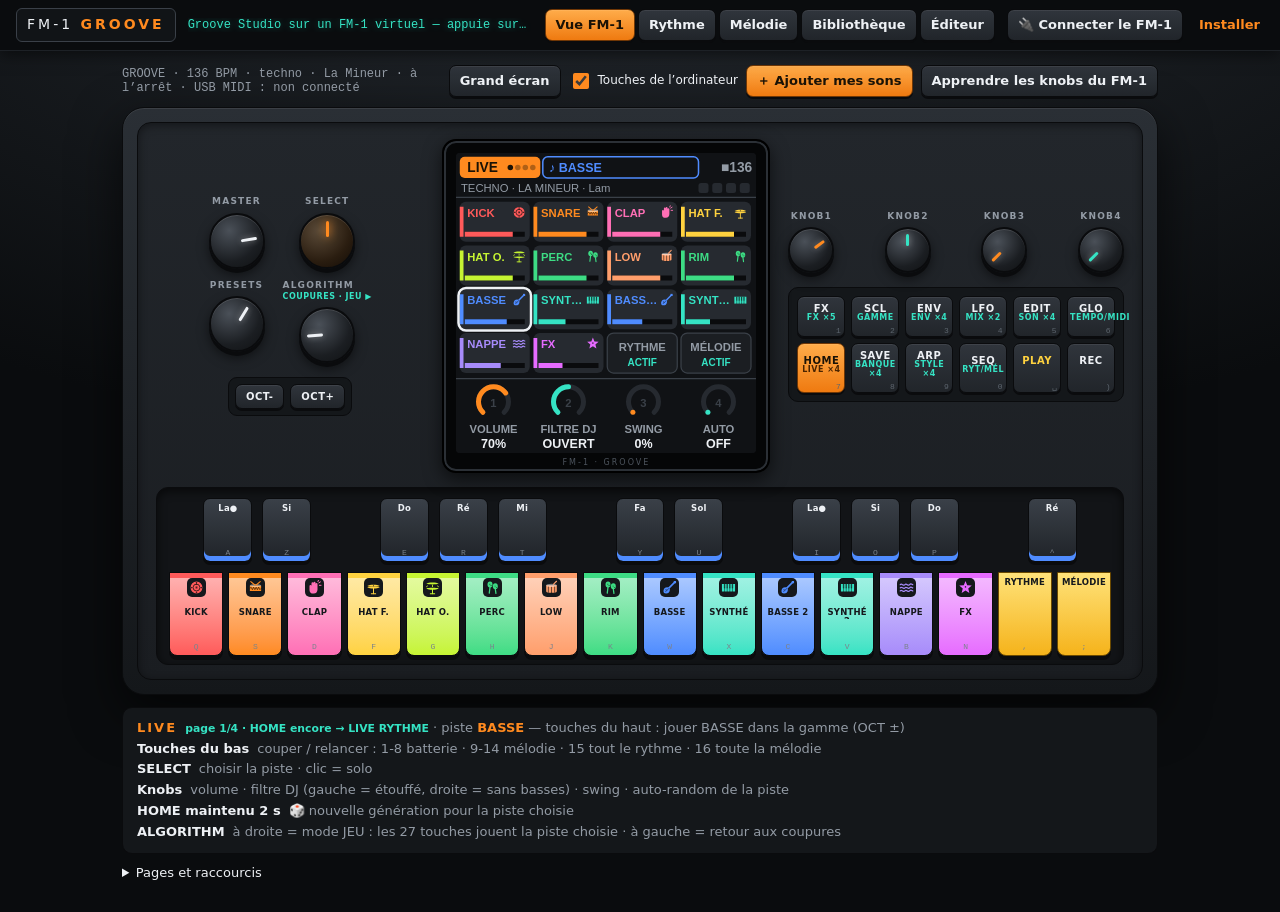
==== web/studio/index.html @ 1f4ecdd2 "Groove : 8 batteries + 6 pistes mélodiques, FX LIVE, mode JEU, compilation GitHub" ====
<!DOCTYPE html>
<html lang="fr">
<head>
<meta charset="utf-8">
<meta name="viewport" content="width=device-width,initial-scale=1">
<title>FM‑1 Groove Studio</title>
<link rel="stylesheet" href="styles.css">
<link rel="stylesheet" href="fm1.css">
<link rel="manifest" href="manifest.webmanifest">
<meta name="theme-color" content="#101215">
<link rel="icon" href="icon-192.png">
</head>
<body data-view="fm1">
<div id="topbar">
  <a class="logo" href="#fm1">FM‑1 <b>GROOVE</b></a>
  <span id="tbmsg">Groove Studio sur un FM‑1 virtuel — appuie sur PLAY (ou Espace) pour le son</span>
  <nav class="views"><button data-view="fm1">Vue FM‑1</button><button data-view="ed" data-sec="rythme">Rythme</button><button data-view="ed" data-sec="melodie">Mélodie</button><button data-view="ed" data-sec="sons">Bibliothèque</button><button data-view="ed" data-sec="all">Éditeur</button></nav>
  <button class="mconn">🔌 Connecter le FM‑1</button>
  <a class="tl" href="install.html">Installer</a>
</div>
<div id="vFM1">
  <div class="mwrap">
    <div class="mtop"><span id="mstat"></span><span class="mopts"><button id="bigS">Grand écran</button><label class="ck"><input type="checkbox" id="kbH" checked> Touches de l’ordinateur</label><button id="addS" class="hot" onclick="addOwn(false)">＋ Ajouter mes sons</button><button id="learnB" onclick="learnStart()">Apprendre les knobs du FM‑1</button></span></div>
    <div id="dev"></div>
    <div id="mhelp"></div>
    <details class="mkeys"><summary>Pages et raccourcis</summary>
      <p><b>Appuie plusieurs fois sur un bouton</b> pour changer de page : HOME = Live général → Live rythme → Live mélodie · SEQ = Rythme → Mélodie · ARP = Gen rythme → Gen mélodie · FX = Filtre → Espace → Batterie → Perf · ENV = Env → Osc · LFO = Mix → Loop/Roll · EDIT = Son → Réglages · GLO = Tempo → MIDI · SAVE = Rythmes → Mélodies → Nom.</p>
      <p><b>Touches du haut</b> : A Z E R T Y U I O P ^ · <b>Touches du bas</b> (16) : Q S D F G H J K puis W X C V B N , ; · <b>Boutons</b> : 1 FX · 2 SCL · 3 ENV · 4 LFO · 5 EDIT · 6 GLO · 7 HOME · 8 SAVE · 9 ARP · 0 SEQ · ) REC · Espace PLAY · Échap retour au Live</p>
      <p><b>SELECT</b> : flèches ← → · Entrée = clic · <b>PRESETS</b> (piste) : ↑ ↓ · <b>ALGORITHM</b> (pages par défaut, rôle au choix dans GLO) : Page ↑ / Page ↓ · <b>OCT</b> : = et * · <b>Knobs</b> : glisse vers le haut / le bas ou molette · <b>Sons</b> : glisse des fichiers sur le FM‑1.</p>
    </details>
  </div>
</div>
<div id="vED">

<header>
  <button id="play" title="Espace">▶</button>
  <label>BPM<input id="bpm" type="number" min="60" max="220"></label>
  <label>Swing<input id="swing" type="range" min="0" max="0.6" step="0.01"></label>
  <label>Tonique<select id="root"></select></label>
  <label>Gamme<select id="scale"></select></label>
  <label title="Progression d’accords : un accord par mesure, basse, synthé, nappe et FX suivent ensemble dans la gamme"><span>Accords <b id="chd"></b></span><select id="prog"></select></label>

  <button id="midi">🎹 MIDI</button>
  <span id="msg">Prêt. Appuie sur ▶ ou Espace.</span>
  <nav class="secs" id="secs"><button data-s="all">Tout</button><button data-s="live">Live</button><button data-s="rythme">Rythme seul</button><button data-s="melodie">Mélodie seule</button><button data-s="sons">Sons</button><button data-s="midi">FM‑1 USB</button><button data-s="ia">IA</button></nav>
</header>
<main>
<section id="midiS" data-sec="midi">
  <h2>FM‑1 · USB MIDI <small>branche le FM‑1 en USB (Chrome ou Edge) : ses touches et ses knobs pilotent l’app, et chaque piste peut jouer sur les sons du FM‑1</small></h2>
  <div class="bar">
    <button id="mc2" class="hot">🔌 Connecter le FM‑1</button>
    <label>Sortie : sons joués sur<select id="mOut"></select></label>
    <label>Entrée : touches et knobs de<select id="mIn"></select></label>
    <label title="Ce que font les touches du FM-1 branché">Clavier du FM‑1<select id="mKb"><option value="auto">Auto : vue FM‑1 = commandes · éditeur = jouer</option><option value="play">Joue toujours la piste sélectionnée</option><option value="ctl">Pilote toujours la vue FM‑1</option></select></label>
    <label title="Qui mène le tempo">Horloge<select id="mClkM"><option value="int">Interne : l’app mène</option><option value="ext">Externe : l’app suit</option><option value="auto">Auto</option></select></label>
    <label class="ck" title="Envoyer l’horloge de l’app au FM-1 (en interne) : son séquenceur et son arpège suivent le tempo"><input type="checkbox" id="mClk"> Envoyer l’horloge</label>
    <button id="mTest">♪ Tester le son</button><button id="mPanic">Stop notes</button><button id="mLearn">Apprendre les knobs</button>
    <span id="mSt"></span>
  </div>
  <div id="mRoute" class="bar"></div>
</section>
<section data-sec="live">
  <h2>LIVE <small>clic sur un pad = couper / relancer · jauge sous le pad = volume de la piste · S = solo (plusieurs possibles) · touches 1 à 8 = batterie, Maj + 1 à 8 = solo</small></h2>
  <div class="lvw"><div class="lvL">
  <div class="lvh"><b>RYTHME</b><button id="gmr" data-gm="r" title="Coupe toute la batterie d’un coup, sans toucher aux coupures de chaque pad"></button><select id="lstyle" title="Style du rythme tiré au hasard (même réglage que le menu « Style » de la section RYTHME)"></select><button id="lrnd" class="hot" title="Nouveau rythme complet dans le style choisi (remplace toute la batterie, à la mesure suivante pendant la lecture)">🎲</button></div>
  <div id="pads"></div>
  <div class="lvh"><b>MÉLODIE</b><button id="gmt" data-gm="t" title="Coupe toutes les pistes mélodiques d’un coup, sans toucher aux coupures de chaque pad"></button><button id="soOff">✕ Enlever les solos</button></div>
  <div id="padsT"></div>
  </div>
  <aside id="lpan">
    <b class="lpt">FILTRES &amp; EFFETS</b>
    <label title="Filtre passe-bas général : vers la gauche, le son s’étouffe">Coupe-haut<input id="mf" data-am="mf" type="range" min="0" max="1" step="0.01"></label>
    <label title="Filtre passe-haut général : vers la droite, les basses disparaissent">Coupe-bas<input id="hp" data-am="hp" type="range" min="0" max="1" step="0.01"></label>
    <label title="Résonance des deux filtres généraux">Résonance<input id="mq" data-am="mq" type="range" min="0" max="1" step="0.01"></label>
    <label title="Écho général sur tout le morceau, calé sur le tempo">Écho<input id="xd" data-am="xd" type="range" min="0" max="1" step="0.01"></label>
    <label title="Reverb générale sur tout le morceau">Reverb<input id="xr" data-am="xr" type="range" min="0" max="1" step="0.01"></label>
    <label title="Distorsion générale sur tout le morceau">Disto<input id="xs" data-am="xs" type="range" min="0" max="1" step="0.01"></label>
    <div class="amb">
      <button id="amRec" title="Enregistre tes mouvements sur ce panneau et sur Loop / Roll / Reverse : ils rejouent ensuite en boucle">⏺ REC</button>
      <button id="amOn" title="Rejoue ou met en pause les mouvements enregistrés">▶ Rejoue</button>
      <button id="amClr" title="Efface tous les mouvements enregistrés">Effacer</button>
    </div>
    <label title="Longueur de la boucle des mouvements enregistrés">Boucle<select id="amN"><option value="1">1 mesure</option><option value="2">2 mesures</option><option value="4">4 mesures</option><option value="8">8 mesures</option></select></label>
    <button id="fl0" title="Remet les filtres et les effets généraux à zéro">Tout à zéro</button>
    <small id="amP"></small>
  </aside>
  </div>
  <div class="bar" id="lfx">
    <div class="lbl" title="Groupe visé par Loop, Roll et Reverse ci‑contre">Effets sur<span class="seg"><button data-lt="">Tout</button><button data-lt="r">Rythme</button><button data-lt="t">Mélodie</button></span></div>
    <div class="lbl" title="Maintiens : boucle sur N pas · relâche : retour à la normale">Loop · maintenir<span class="seg"><button data-hl="lp" data-v="1">1</button><button data-hl="lp" data-v="2">2</button><button data-hl="lp" data-v="4">4</button><button data-hl="lp" data-v="8">8</button></span></div>
    <div class="lbl" title="Maintiens : chaque note est répétée dans le pas">Roll · maintenir<span class="seg"><button data-hl="rl" data-v="2">×2</button><button data-hl="rl" data-v="3">×3</button><button data-hl="rl" data-v="4">×4</button></span></div>
    <div class="lbl" title="Maintiens : lecture à l’envers · relâche : retour à la normale">Reverse · maintenir<span class="seg"><button data-hl="rv" data-v="1">◀◀</button></span></div>
    <div class="lbl" title="Verrou allumé : un clic garde l’effet, un second clic le coupe">Mode<button id="lat">🔒 Verrou</button></div>

  </div>
</section>
<section data-sec="rythme">
  <h2>RYTHME <small>clic = pas · clic droit = accent · le changement de matrice tombe sur la mesure, la mélodie continue</small></h2>
  <div class="bar">
    <label>Style<select id="style"></select></label>
    <button id="rnd" class="hot">🎲 Rythme random</button>
    <button id="vary">Varier</button>
    <button id="keep">💾 Garder</button>
    <button id="dup">Dupliquer</button>
    <button id="clr">Vider</button>
    <button id="del">Suppr.</button>
    <label>Nom<input id="rname" type="text" maxlength="24"></label>
    <label>Auto‑random<select id="auto"><option value="0">Off</option><option value="4">4 mesures</option><option value="8">8 mesures</option><option value="16">16 mesures</option><option value="32">32 mesures</option><option value="64">64 mesures</option><option value="128">128 mesures</option></select></label>
  </div>
  <div id="bank"></div>
  <div class="scroll"><div id="drums" class="grid"></div></div>
  <div id="dfx" class="bar"></div>
  <div class="bar">
    <button id="imp">＋ WAV (ordinateur)</button>
    <button id="impD">＋ WAV (bureau Deskosia)</button>
    <label>Volume batterie<input type="range" min="0" max="1" step="0.01" data-dp="vol"></label>
    <label>Disto<input type="range" min="0" max="1" step="0.01" data-dp="dist"></label>
    <label>Delay<input type="range" min="0" max="1" step="0.01" data-dp="dly"></label>
    <label>Reverb<input type="range" min="0" max="1" step="0.01" data-dp="rev"></label>
  </div>
</section>
<section data-sec="melodie">
  <h2>MÉLODIE <small>choisis une piste, génère dans la gamme, puis retouche à la main · tire une note vers la droite pour l’allonger, vers la gauche pour la raccourcir (par ¼ de pas) · outil « Déplacer » (ou touche Maj) pour la décaler en contre‑temps</small></h2>
  <div class="lvh"><b>LIVE</b><button data-gm="t" title="Coupe toutes les pistes mélodiques d’un coup, sans toucher aux coupures de chaque pad"></button><button id="soOff2" title="Retire tous les solos (rythme et mélodie)">✕ Enlever les solos</button></div>
  <div id="padsM"></div>
  <div id="tabs"></div>
  <div class="bar" id="snd">
    <label>Son de la piste<select id="tsmp"></select></label>
    <label title="Note à laquelle ton son a été enregistré : sert à le jouer juste dans la gamme">Note du son<select id="tsn"></select></label>
    <label title="Point de départ dans le fichier : utile si ton son est une boucle, pour ne jouer qu’une seule note">Début du son<input id="tss" type="range" min="0" max="0.95" step="0.01"></label>
    <button id="timp">＋ Mon son (ordinateur)</button>
    <button id="timpD">＋ Mon son (bureau Deskosia)</button>
  </div>
  <div class="bar">
    <button id="mrnd" class="hot">🎲 Générer dans la gamme</button>
    <button id="mvary" title="Quelques retouches dans la gamme, comme « Varier » pour le rythme">Varier</button>
    <button id="mall" title="Régénère toutes les pistes non coupées, sur les mêmes accords (remplace leurs motifs)">🎼 Tout générer</button>
    <button id="mclr">Vider</button>
    <label title="Régénère la mélodie de cette piste toutes les N mesures pendant la lecture">Auto‑random<select id="mauto"><option value="0">Off</option><option value="4">4 mesures</option><option value="8">8 mesures</option><option value="16">16 mesures</option><option value="32">32 mesures</option><option value="64">64 mesures</option><option value="128">128 mesures</option></select></label>
    <button id="rec">⏺ REC clavier</button>
    <label>Nom de la mélodie<input id="mname" type="text" maxlength="24" placeholder="facultatif"></label>
    <button id="msave">💾 Enregistrer la mélodie</button>
    <div class="lbl" title="Durée : tirer le bout de la note · Déplacer : glisser la note par ¼ de pas (ou garder Maj enfoncée)">Outil souris<span class="seg" id="tool"><button data-tl="0" class="on">↔ Durée</button><button data-tl="1">✥ Déplacer</button></span></div>
  </div>
  <div id="mbank"></div>
  <div class="scroll"><div id="roll" class="grid"></div></div>
  <div id="fx" class="bar"></div>
  <div id="keys"></div>
</section>
<section id="libS" data-sec="sons">
  <h2>BIBLIOTHÈQUE DE SONS <small>tes samples rangés par dossier · glisse des fichiers ou un dossier entier ici · ils apparaissent dans les menus de chaque ligne et de chaque piste, et dans la page SON (EDIT) du FM‑1</small></h2>
  <div class="libw">
    <nav id="libF"></nav>
    <div>
      <div class="bar"><button id="libAdd" class="hot">＋ Ajouter des samples</button><button id="libDir">＋ Importer un dossier</button><button id="libNew">＋ Nouveau dossier</button><input id="libQ" type="search" placeholder="Rechercher un son"></div>
      <div id="libL"></div>
    </div>
  </div>
</section>
<section data-sec="ia">
  <h2>IA <small>décris un rythme ou une mélodie pour la piste sélectionnée</small></h2>
  <div class="bar"><input id="aiQ" type="text" placeholder="ex. rythme tekno plus cassé avec roulement de snare · basse acid hypnotique qui monte"><button id="aiGo" class="hot">✨ Appliquer</button></div>
</section>
</main>
</div>
<input type="file" id="file" accept="audio/*" multiple hidden>
<input type="file" id="libIn" accept="audio/*" multiple hidden>
<input type="file" id="dirIn" webkitdirectory multiple hidden>
<div id="learn" hidden><div class="lnbox">
  <b>Apprendre les knobs du FM‑1</b> <small id="lnStep"></small>
  <p id="lnTxt"></p><p id="lnGot"></p>
  <div class="lnm"><small>Messages reçus du FM‑1</small><pre id="lnMon">—</pre></div>
  <div class="bar"><button id="lnNext" class="hot">Suivant</button><button id="lnSkip">Passer</button><button id="lnStop">Fermer</button><button id="lnReset">Tout effacer</button></div>
  <small>Branche le FM‑1 en USB et touche chaque commande sur la machine. Avec le firmware d’origine (et Felucca), seules les <b>touches</b> sont envoyées en USB : elles pilotent toute la vue FM‑1 (pas, pads, notes). Les knobs ne transmettent rien : passe-les, ils marcheront avec le firmware Groove.</small>
</div></div>
<script src="data.js"></script>
<script src="audio.js"></script>
<script src="icons.js"></script>
<script src="midi.js"></script>
<script src="lib.js"></script>
<script src="app.js"></script>
<script src="scenes.js"></script>
<script src="fm1.js"></script>
<script>if('serviceWorker' in navigator&&location.protocol==='https:')navigator.serviceWorker.register('sw.js').catch(()=>{});</script>
</body>
</html>
---- web/studio/styles.css ----
:root{--bg:#101215;--p:#1b1e22;--p2:#262a30;--l:#3a4048;--t:#eef1f5;--m:#939ba5;--a:#ff8a1f;--y:#ffd23f;--c:#35e3c4;--d:#0a0b0d}
*{box-sizing:border-box}
body{margin:0;background:radial-gradient(130% 90% at 50% -15%,#262b31,#0a0c0e 72%);color:var(--t);font:13px/1.4 system-ui,"Segoe UI",sans-serif}
header{position:sticky;top:0;z-index:5;display:flex;flex-wrap:wrap;gap:10px 14px;align-items:center;padding:12px 16px;background:linear-gradient(#272c32,#15181c);border-bottom:2px solid var(--d);box-shadow:0 6px 20px rgba(0,0,0,.55)}
.logo{font-weight:300;letter-spacing:3px;font-size:15px;padding:7px 11px;border:1px solid var(--l);border-radius:6px;background:#111417}
.logo b{color:var(--a);font-weight:800}
label{display:flex;flex-direction:column;gap:2px;font-size:10px;text-transform:uppercase;letter-spacing:.8px;color:var(--m)}
input,select{font:inherit;color:var(--t);background:#14171a;border:1px solid var(--d);border-radius:6px;padding:6px 9px;box-shadow:inset 0 2px 6px rgba(0,0,0,.6)}
button{font:inherit;color:var(--t);background:linear-gradient(#30353c,#21252a);border:1px solid var(--d);border-radius:7px;padding:6px 10px;cursor:pointer;font-weight:600;box-shadow:0 2px 0 var(--d),inset 0 1px 0 rgba(255,255,255,.07)}
button:hover{border-color:var(--a)}
button:active{transform:translateY(2px);box-shadow:inset 0 2px 6px rgba(0,0,0,.6)}
input[type=range]{padding:0;width:92px;height:24px;accent-color:var(--a);box-shadow:none;background:none;border:0}
input[type=number]{width:64px}
.hot{background:linear-gradient(#ffac4a,#ef7a10);color:#1a1206;border-color:#703705}
#play{width:50px;height:50px;border-radius:50%;font-size:18px;color:#1a1206;background:radial-gradient(circle at 35% 28%,#ffe9a6,var(--y));border:2px solid var(--d);box-shadow:0 4px 0 var(--d),0 8px 16px rgba(0,0,0,.5)}
#play.on{background:radial-gradient(circle at 35% 28%,#ffc27a,var(--a));color:#fff;box-shadow:0 0 22px rgba(255,138,31,.75),0 4px 0 var(--d)}
#msg{flex:1;min-width:190px;color:var(--c);font:12px/1.5 ui-monospace,Menlo,Consolas,monospace;background:#06100e;border:1px solid #0e2520;border-radius:6px;padding:7px 10px;box-shadow:inset 0 2px 10px rgba(0,0,0,.85);text-shadow:0 0 8px rgba(53,227,196,.55)}
main{padding:12px;display:grid;gap:12px;max-width:1280px;margin:auto}
section{background:linear-gradient(#22262b,#171a1e);border:1px solid var(--d);border-radius:12px;padding:14px;box-shadow:inset 0 1px 0 rgba(255,255,255,.05),0 5px 16px rgba(0,0,0,.45)}
h2{margin:0 0 10px;font-size:12px;letter-spacing:3px;color:var(--a);border-bottom:1px dashed var(--l);padding-bottom:8px}
h2 small{color:var(--m);letter-spacing:0;font-weight:400;margin-left:8px}
.bar{display:flex;flex-wrap:wrap;gap:8px 12px;align-items:flex-end;margin:8px 0}
#pads,#padsT,#padsM{display:grid;grid-template-columns:repeat(auto-fill,minmax(84px,1fr));gap:8px}
.lvh{display:flex;flex-wrap:wrap;gap:8px;align-items:center;margin:12px 0 6px;font-size:11px;letter-spacing:2px;color:var(--m)}
.lvh b{min-width:74px}
.lvh button.on{background:#e33;border-color:#e33;color:#fff}
.lvh select{padding:5px 8px}
.pd{display:flex;flex-direction:column;gap:4px}
.pd.dim .pad{opacity:.38}
.pd .vf{width:100%;height:18px;touch-action:pan-y}
.sb{padding:2px;font-size:11px;color:var(--m)}
.sb.on{background:var(--y);border-color:var(--y);color:#111;box-shadow:0 0 10px rgba(255,210,63,.6)}
.au{width:100%;padding:2px 4px;font-size:10px;color:var(--m)}
.au.on{border-color:var(--c);color:var(--c)}
.aur{display:flex;gap:3px}
.aur .au{flex:1;min-width:0;width:auto}
.rb{flex:none;padding:2px 6px;font-size:11px}
#padsT,#padsM{grid-template-columns:repeat(auto-fill,minmax(104px,1fr))}
#padsM{margin-bottom:14px}
#lfx{border-top:1px dashed var(--l);padding-top:10px;margin:12px 0 0}
.lvw{display:grid;grid-template-columns:minmax(0,1fr) 220px;gap:14px;align-items:start}
.lvL{min-width:0}
#lpan{display:flex;flex-direction:column;gap:7px;margin-top:12px;padding:10px;border:1px solid var(--d);border-radius:10px;background:#14171a;box-shadow:inset 0 2px 8px rgba(0,0,0,.5)}
#lpan .lpt{font-size:11px;letter-spacing:2px;color:var(--a)}
#lpan input[type=range]{width:100%;touch-action:pan-y}
.amb{display:flex;gap:4px;margin-top:4px}
.amb button{flex:1;padding:6px 3px;font-size:11px}
#amRec.on{background:#e33;border-color:#e33;color:#fff;animation:bl .5s infinite alternate}
#amOn.on{background:var(--c);border-color:var(--c);color:#111}
#amP{color:var(--m);font-size:11px;min-height:16px}
label.aut,.lbl.aut{color:var(--c)}
@media(max-width:760px){.lvw{grid-template-columns:1fr}}
#lfx .seg button{touch-action:none;user-select:none;-webkit-user-select:none}
#lat.on{background:var(--y);border-color:var(--y);color:#111}
button:disabled{opacity:.4;cursor:default}
.pad{height:62px;border-radius:10px;font-size:11px;letter-spacing:1px;color:#15181c;background:linear-gradient(#f8fafc,#d3d9e0);border:1px solid var(--d);box-shadow:0 3px 0 var(--d),inset 0 -6px 0 rgba(53,227,196,.9)}
.pad.t{box-shadow:0 3px 0 var(--d),inset 0 -6px 0 var(--a)}
.pad:active{transform:translateY(3px);box-shadow:inset 0 -6px 0 rgba(0,0,0,.25)}
.pad small{display:block;color:#6b747e;font-weight:400}
.pad.off,.mt.off,.tab.off{opacity:.38;box-shadow:none;border-color:var(--l);text-decoration:line-through}
.chip{border-radius:20px;margin:0 6px 6px 0}
.chip.tmp{border-style:dashed}
.chip.on{background:var(--y);color:#111;border-color:var(--y)}
.chip.q{border-color:var(--a);animation:bl .35s infinite alternate}
@keyframes bl{to{opacity:.4}}
.scroll{overflow-x:auto}
.grid{min-width:780px}
.rw{display:flex;gap:3px;align-items:center;margin-bottom:3px}
.rw i{flex:1;height:28px;border-radius:4px;background:linear-gradient(#2c3137,#1f2328);border:1px solid var(--d);cursor:pointer}
.rw i.b{background:linear-gradient(#383e46,#282d33)}
.rw i.n{background:linear-gradient(#ffe279,#f5b31b);border-color:#6a4900}
.rw i.n.ac{background:linear-gradient(#fff,#ffeaa9);box-shadow:0 0 10px var(--y)}
.rw i.pl{outline:2px solid var(--c);outline-offset:-1px}
.mt{width:70px;flex:none;padding:5px 2px;font-size:10px}
#drums select{width:120px;flex:none;padding:4px;font-size:11px}
#drums .v{width:54px;flex:none}
.lb{width:62px;flex:none;font-size:10px;color:var(--m);text-align:right;padding-right:6px}
#roll .rw i{height:17px;border-radius:3px}
#roll .root .lb{color:var(--y);font-weight:700}
#roll i.n{--nc:var(--a);background:linear-gradient(90deg,#b9610f var(--t,0%),#22262b var(--t,0%),#22262b var(--x,0%),var(--nc) var(--x,0%),var(--nc) var(--w,100%),#22262b var(--w,100%))}
#roll i.n.ac{--nc:#ffb3dc;box-shadow:0 0 8px var(--a)}
#roll.mvt i.n,#roll.mvt i.h{cursor:grab}
#roll i.n.sl{border-right:5px solid var(--c)}
#roll{user-select:none;-webkit-user-select:none}
#roll i.n,#roll i.h{touch-action:none;cursor:ew-resize}
#roll i.h{background:linear-gradient(90deg,#b9610f var(--w,100%),#22262b var(--w,100%)) border-box;border-color:transparent;border-radius:0;box-shadow:-4px 0 0 #b9610f}
#roll .mod{margin-top:5px}
#roll .mod i.m{background:var(--c)}
.tab{margin-right:6px;border-radius:10px 10px 0 0}
.tab.on{background:linear-gradient(#ffac4a,#ef7a10);border-color:#703705;color:#1a1206}
#rec.on{background:#e33;border-color:#e33}
#keys{display:flex;gap:4px;margin-top:10px;touch-action:none}
.key{flex:1;height:72px;border-radius:0 0 7px 7px;background:linear-gradient(#fdfefe,#dbe1e7);color:#15181c;font-size:10px;padding:0 0 7px;display:flex;align-items:flex-end;justify-content:center;border:1px solid var(--d);box-shadow:0 4px 0 var(--d)}
.key.r{background:linear-gradient(#ffeaa8,#ffd23f)}
.key:active{background:linear-gradient(#ffbb6b,#ff8a1f);color:#fff;transform:translateY(3px);box-shadow:none}
#aiQ{flex:1;min-width:220px}
.lbl{display:flex;flex-direction:column;gap:2px;font-size:10px;text-transform:uppercase;letter-spacing:.8px;color:var(--m)}
.seg{display:flex;gap:3px}
.seg button{min-width:32px;padding:5px 7px;font-size:12px}
.seg button.on{background:var(--c);border-color:var(--c);color:#111}
.mt.fx{border-color:var(--c);color:var(--c)}
#snd select{max-width:180px}
#mbank{margin:4px 0 8px}
#mbank small{color:var(--m)}
#chd{text-transform:none;color:var(--y)}
#prog{max-width:200px}
.mchip{display:inline-flex;margin:0 6px 6px 0}
.mchip .chip{margin:0;border-radius:20px 0 0 20px}
.mchip .x{border-radius:0 20px 20px 0;border-left:0;color:var(--m)}
.mchip .x.sure{background:#e33;border-color:#e33;color:#fff}
#rev,#drev{touch-action:none;user-select:none;-webkit-user-select:none}
#rev.on,#drev.on{background:var(--c);border-color:var(--c);color:#111;box-shadow:0 0 14px rgba(53,227,196,.7)}
#bw.on{background:var(--y);border-color:var(--y);color:#111}
---- web/studio/fm1.css ----
/* ---------- Barre du haut (commune) ---------- */
#topbar{position:sticky;top:0;z-index:20;display:flex;align-items:center;gap:12px;padding:8px 16px;background:#0a0c0e;border-bottom:1px solid #1d2126;box-shadow:0 4px 14px rgba(0,0,0,.5)}
#topbar .logo{text-decoration:none;color:var(--t);font-size:14px;padding:6px 10px}
#tbmsg{flex:1;min-width:0;white-space:nowrap;overflow:hidden;text-overflow:ellipsis;color:var(--c);font:12px ui-monospace,Menlo,Consolas,monospace;text-shadow:0 0 8px rgba(53,227,196,.45)}
.views{display:flex;gap:3px}
.views button.on{background:linear-gradient(#ffac4a,#ef7a10);color:#1a1206;border-color:#703705}
.mconn.on{background:var(--c);border-color:var(--c);color:#111}
a.tl{color:var(--a);font-weight:700;text-decoration:none;padding:6px 4px}
a.tl:hover{text-decoration:underline}
body[data-view=fm1] #vED,body[data-view=ed] #vFM1{display:none}
#vED header{top:49px}
label.ck{flex-direction:row;align-items:center;gap:6px;text-transform:none;letter-spacing:0;font-size:12px;color:var(--t)}
label.ck input{accent-color:var(--a);width:16px;height:16px;box-shadow:none}

/* ---------- Vue FM-1 ---------- */
.mwrap{max-width:1060px;margin:14px auto 30px;padding:0 12px}
.mtop{display:flex;flex-wrap:wrap;align-items:center;gap:8px 14px;margin-bottom:10px}
#mstat{flex:1;min-width:260px;color:var(--m);font:12px ui-monospace,Menlo,Consolas,monospace}
.mopts{display:flex;flex-wrap:wrap;gap:8px;align-items:center}
#bigS.on{background:var(--c);border-color:var(--c);color:#111}
#dev{border-radius:22px;padding:14px;background:linear-gradient(#2a2f35,#14171a);border:1px solid var(--d);box-shadow:0 18px 50px rgba(0,0,0,.65),inset 0 1px 0 rgba(255,255,255,.08);user-select:none;-webkit-user-select:none;touch-action:none}
#dev.drag{outline:3px dashed var(--c);outline-offset:4px}
.dbody{display:grid;grid-template-columns:minmax(150px,1fr) auto minmax(250px,1.25fr);grid-template-areas:"l s r" "k k k";gap:14px 18px;align-items:center;background:linear-gradient(#22262b,#1a1d21);border:1px solid var(--d);border-radius:14px;padding:16px 18px 14px;box-shadow:inset 0 2px 10px rgba(0,0,0,.45)}
.dl{grid-area:l;display:flex;flex-direction:column;gap:14px;align-items:center}
.dr{grid-area:r;display:flex;flex-direction:column;gap:14px}
.kg{display:grid;grid-template-columns:repeat(2,auto);gap:10px 18px}
.kw{display:flex;flex-direction:column;align-items:center;gap:5px}
.kw b{font-size:9px;letter-spacing:1.2px;color:var(--m);font-weight:600}
.kn{width:56px;height:56px;border-radius:50%;position:relative;cursor:ns-resize;touch-action:none;background:radial-gradient(circle at 35% 30%,#4a5058,#1b1e22 62%,#0f1113);border:2px solid var(--d);box-shadow:0 4px 0 var(--d),0 6px 12px rgba(0,0,0,.55),inset 0 1px 0 rgba(255,255,255,.12)}
.kn i{position:absolute;inset:0;transition:transform .06s}
.kn i::after{content:"";position:absolute;left:50%;top:6px;width:3px;height:16px;margin-left:-1.5px;border-radius:2px;background:var(--t);box-shadow:0 0 6px rgba(255,255,255,.4)}
.kw.sel .kn{background:radial-gradient(circle at 35% 30%,#5a4a38,#2a1d10 62%,#130c06)}
.kw.sel .kn i::after{background:var(--a);box-shadow:0 0 8px var(--a)}
.kn.on,.kn:hover{border-color:var(--a)}
.k4 .kn{width:46px;height:46px}
.k4 .kn i::after{top:5px;height:12px}
.kr{display:flex;justify-content:space-between;gap:6px}
.kr .kw:nth-child(odd) .kn i::after{background:var(--a)}
.kr .kw:nth-child(even) .kn i::after{background:var(--c)}
.oct{display:flex;gap:6px;padding:6px;border-radius:9px;background:#14171a;border:1px solid var(--d)}
.dsc{grid-area:s;position:relative;padding:12px 12px 18px;border-radius:14px;background:#050607;border:2px solid #000;box-shadow:inset 0 0 0 2px #2b3036,0 6px 18px rgba(0,0,0,.6)}
#scr{display:block;width:300px;height:300px;border-radius:4px;image-rendering:auto;background:#101215}
body.big #scr{width:min(470px,80vw);height:min(470px,80vw)}
body.big .dbody{grid-template-columns:1fr 1fr;grid-template-areas:"s s" "l r" "k k";justify-items:center}
.brand{position:absolute;bottom:3px;left:0;right:0;text-align:center;font-size:8px;letter-spacing:2px;color:#4c535c}
.bg{display:grid;grid-template-columns:repeat(6,1fr);gap:6px;padding:8px;border-radius:10px;background:#14171a;border:1px solid var(--d)}
.fb{position:relative;padding:6px 2px 13px;min-width:0;font-size:10px;letter-spacing:.5px;line-height:1.1;touch-action:none}
.fb small{display:block;font-size:8px;color:var(--c);font-weight:600;min-height:9px}
.fb kbd{position:absolute;bottom:1px;right:3px;font:8px ui-monospace,monospace;color:#5d656e}
.oct .fb{padding:6px 10px;font-size:10px}
.fb.pg{background:linear-gradient(#ffac4a,#ef7a10);color:#1a1206;border-color:#703705}
.fb.pg small{color:#4a2400}
.fb[data-fb=PLAY]{color:var(--y)}
.fb.pl{background:radial-gradient(circle at 35% 28%,#ffc27a,var(--a));color:#fff;box-shadow:0 0 18px rgba(255,138,31,.75),0 2px 0 var(--d)}
.fb.rc{background:#e33;border-color:#e33;color:#fff;animation:bl .5s infinite alternate}
.fb.dn{transform:translateY(2px)}
/* clavier : 11 touches du haut (jouer), 16 touches du bas (selon la page) */
.kb{grid-area:k;width:100%;padding:10px 12px 8px;border-radius:12px;background:#121417;border:1px solid var(--d);box-shadow:inset 0 3px 10px rgba(0,0,0,.6)}
.ku{position:relative;height:66px;margin-bottom:8px}
.kl{display:grid;grid-template-columns:repeat(16,1fr);gap:5px}
.ky{position:relative;padding:0;overflow:hidden;touch-action:none;display:flex;flex-direction:column;justify-content:space-between;align-items:center}
.ky span{display:block;width:100%;padding:5px 2px 0;font-size:8.5px;line-height:1.05;letter-spacing:.2px;text-align:center;overflow:hidden;word-break:break-word;max-height:30px}
.ky kbd{font:8px ui-monospace,monospace;color:#7b838c;padding-bottom:4px}
body.nokbd .ky kbd,body.nokbd .fb kbd{display:none}
.ky.u{position:absolute;top:0;width:5.2%;height:64px;color:var(--t);background:linear-gradient(#3a4048,#1f2328);border-radius:7px;box-shadow:0 3px 0 var(--d),inset 0 -5px 0 rgba(255,138,31,.85)}
.ky.u.dk{box-shadow:0 3px 0 var(--d),inset 0 -5px 0 rgba(53,227,196,.9)}
.ky.u.dim{opacity:.45}
.ky.u.dn{background:linear-gradient(#ffbb6b,#ff8a1f);color:#fff;transform:translateY(3px);box-shadow:none}
.ky.u.dk.dn{background:linear-gradient(#7af0da,#35e3c4);color:#111}
.ky.l{height:84px;color:#15181c;background:linear-gradient(#fdfefe,#dbe1e7);border-radius:0 0 8px 8px;box-shadow:0 4px 0 var(--d)}
.ky.l:nth-child(4n+1){background:linear-gradient(#ffffff,#cfd6dd)}
.ky.l.dim span{opacity:.35}
.ky.l.on{background:linear-gradient(#ffe279,#f5b31b);border-color:#6a4900}
.ky.l.ac{background:linear-gradient(#fff,#ffeaa9);box-shadow:0 0 12px var(--y),0 4px 0 var(--d)}
.ky.l.hf{background:linear-gradient(#fdfefe 55%,#ffd79a)}
.ky.l.pl{outline:3px solid var(--c);outline-offset:-3px}
.ky.l.q{animation:bl .35s infinite alternate;border-color:var(--a)}
.ky.l.rc{background:#e33;color:#fff}
.ky.l.dn{background:linear-gradient(#ffbb6b,#ff8a1f);color:#fff;transform:translateY(3px);box-shadow:none}
#mhelp{margin-top:12px;padding:10px 14px;border-radius:10px;background:#14171a;border:1px solid var(--d);color:var(--m);line-height:1.6}
#mhelp b{color:var(--a);letter-spacing:2px}
#mhelp i{font-style:normal;font-weight:700}
#mhelp .cd{color:var(--c)}#mhelp .cm{color:var(--a)}
#mhelp span{display:block}
#mhelp em{font-style:normal;color:var(--t);font-weight:600;margin-right:8px}
.mkeys{margin-top:10px;color:var(--m)}
.mkeys summary{cursor:pointer;color:var(--t)}
.mkeys p{margin:6px 0}
@media(max-width:900px){.dbody{grid-template-columns:1fr 1fr;grid-template-areas:"s s" "l r" "k k";justify-items:center}#scr{width:min(300px,80vw);height:min(300px,80vw)}.ky span{font-size:7px}}

/* ---------- Éditeur : USB MIDI ---------- */
#midiS .bar{align-items:flex-end}
#mSt{color:var(--c);font:12px ui-monospace,monospace}
#mRoute label{min-width:96px}
#mRoute .mr{display:flex;gap:3px}
#mRoute input[type=number]{width:52px}
#mRoute .lbl small{text-transform:none;letter-spacing:0;font-size:11px}

/* ---------- Éditeur : bibliothèque ---------- */
.libw{display:grid;grid-template-columns:190px minmax(0,1fr);gap:14px}
#libF{display:flex;flex-direction:column;gap:4px}
.lf{display:flex;justify-content:space-between;align-items:center;gap:6px;text-align:left}
.lf small{color:var(--c);font-weight:700}
.lf.vide{color:var(--m)}
.lf.on{background:var(--y);border-color:var(--y);color:#111}
.lf.on small{color:#111}
.lf b{color:var(--m);padding:0 2px}
.lf b:hover{color:#e33}
#libL{display:flex;flex-direction:column;gap:5px;min-height:120px;padding:8px;border-radius:10px;border:1px dashed var(--l);background:#14171a}
#libS.drag #libL{border-color:var(--c);background:#0c1a17}
.li{display:flex;align-items:center;gap:6px}
.li .ln{flex:1;min-width:0;overflow:hidden;text-overflow:ellipsis;white-space:nowrap;font-weight:600}
.li .ln small{display:block;color:var(--m);font-weight:400;font-size:11px;overflow:hidden;text-overflow:ellipsis}
.li select{max-width:150px;padding:4px 6px;font-size:12px}
.li .x{color:var(--m)}
.li .x.sure{background:#e33;border-color:#e33;color:#fff}
.lempty{color:var(--m);margin:30px auto;text-align:center}
#libQ{min-width:180px}
@media(max-width:760px){.libw{grid-template-columns:1fr}#libF{flex-direction:row;flex-wrap:wrap}}

/* ---------- Apprentissage des knobs ---------- */
#learn{position:fixed;inset:0;z-index:50;display:flex;align-items:center;justify-content:center;background:rgba(0,0,0,.6)}
#learn[hidden]{display:none}
.lnbox{width:min(520px,92vw);padding:20px;border-radius:14px;background:linear-gradient(#22262b,#171a1e);border:1px solid var(--d);box-shadow:0 20px 60px rgba(0,0,0,.7)}
.lnbox>b{color:var(--a);letter-spacing:2px}
#lnStep{color:var(--m);margin-left:8px}
#lnTxt{font-size:20px;font-weight:700;margin:14px 0 6px}
#lnGot{font:13px ui-monospace,monospace;color:var(--m);padding:8px 10px;border-radius:6px;background:#06100e;border:1px solid #0e2520}
#lnGot.ok{color:var(--c)}
.lnbox>small{color:var(--m)}

/* Éditeur : une section à la fois */
.secs{flex-basis:100%;display:flex;flex-wrap:wrap;gap:4px;padding-top:4px;border-top:1px dashed var(--l)}
.secs button{padding:4px 12px;font-size:12px}
.secs button.on{background:var(--y);border-color:var(--y);color:#111}
.views button.on+button.on{margin-left:0}
#lnGot.wait{color:var(--y)}
.lnm{margin:10px 0}.lnm small{color:var(--m)}
#lnMon{margin:4px 0 0;font:12px/1.5 ui-monospace,monospace;color:var(--t);background:#0d0f11;border:1px solid var(--d);border-radius:6px;padding:6px 10px;min-height:20px;white-space:pre-wrap}
.li.base .ln{color:var(--y)}
#mhelp small{color:var(--c);font-weight:600;letter-spacing:0;margin-left:4px}

/* Bibliothèque : emojis, dépôt sur les dossiers, onglet dédié en grandes cases */
.lf .fe{font-size:15px}
.lf.dz{background:var(--c)!important;border-color:var(--c);color:#111;transform:scale(1.03)}
body[data-sec=sons] .libw{grid-template-columns:1fr}
body[data-sec=sons] #libF{display:grid;grid-template-columns:repeat(auto-fill,minmax(150px,1fr));gap:10px}
body[data-sec=sons] .lf{flex-direction:column;align-items:center;justify-content:center;gap:4px;min-height:108px;border-radius:14px;font-size:14px;border:2px dashed var(--l);background:linear-gradient(#262a30,#1b1e22)}
body[data-sec=sons] .lf .fe{font-size:38px;line-height:1}
body[data-sec=sons] .lf small{font-size:12px}
body[data-sec=sons] .lf.on{border-style:solid}
body[data-sec=sons] #libS h2 small::after{content:" · dépose tes sons directement sur un dossier"}
body[data-sec=sons] .lf.on{background:linear-gradient(#ffe279,#f5b31b);border-color:var(--y);color:#111}
body[data-sec=sons] .lf.vide{opacity:.85}

/* Icônes dessinées + code couleur par catégorie */
.ico{flex:none;vertical-align:middle}
.lf{border-left:4px solid var(--cc,var(--l))}
.lf .fe{display:inline-flex}
.lf .fn{color:var(--cc,var(--t))}
.lf.on .fn{color:#111}
.li{border-left:4px solid var(--cc,var(--l));padding-left:6px;border-radius:4px}
.li .ln{color:var(--t)}
body[data-sec=sons] .lf{border:2px dashed var(--cc,var(--l));border-top-width:6px;border-top-style:solid}
body[data-sec=sons] .lf .fe svg{width:46px;height:46px}
body[data-sec=sons] .lf .fn{font-weight:800}
select option,select optgroup{background:#14171a}

/* Éditeur MIDI : une ligne par piste */
#mRoute{display:block}
.mrh{display:flex;align-items:center;gap:10px;margin:10px 0 6px;color:var(--m)}
.mrh b{color:var(--a);letter-spacing:2px;font-size:11px}
.mrg{display:grid;grid-template-columns:repeat(auto-fill,minmax(330px,1fr));gap:6px}
.mrw{display:flex;align-items:center;gap:8px;padding:5px 8px;border-radius:8px;background:#14171a;border-left:4px solid var(--cc)}
.mrw b{width:76px;color:var(--cc);font-size:12px}
.mrw input{width:56px}
.mrw select{padding:4px 6px}
.mrw button{padding:4px 8px}

/* Touches : couleur de la piste */
.ky.u{box-shadow:0 3px 0 var(--d),inset 0 -5px 0 var(--kc,rgba(255,138,31,.85))}
.ky.u.dk{box-shadow:0 3px 0 var(--d),inset 0 -5px 0 var(--kc,rgba(53,227,196,.9))}
.ky.u.dn,.ky.u.dk.dn{background:linear-gradient(color-mix(in srgb,var(--kc,#ff8a1f) 55%,#fff),var(--kc,#ff8a1f));color:#111}
.ky.l.kc{box-shadow:0 4px 0 var(--d),inset 0 5px 0 var(--kc)}
.ky.l.on.kc{background:linear-gradient(color-mix(in srgb,var(--kc) 45%,#fff),var(--kc));border-color:var(--d)}

/* Éditeur : couleur de chaque piste (pads, lignes, onglets, notes) */
.pd .pad{box-shadow:0 3px 0 var(--d),inset 0 -6px 0 var(--kc)}
.pd .pad:active{box-shadow:inset 0 -6px 0 rgba(0,0,0,.25)}
#drums .rw .mt{border-left:4px solid var(--rc);color:var(--rc)}
#drums .rw i.n{background:linear-gradient(color-mix(in srgb,var(--rc) 55%,#fff),var(--rc));border-color:rgba(0,0,0,.5)}
#drums .rw i.n.ac{background:linear-gradient(#fff,color-mix(in srgb,var(--rc) 45%,#fff));box-shadow:0 0 10px var(--rc)}
.tab{border-bottom:3px solid var(--kc)}
.tab.on{background:linear-gradient(color-mix(in srgb,var(--kc) 55%,#fff),var(--kc));border-color:var(--d);color:#111}
#roll i.n{--nc:var(--tc,var(--a))}
#roll i.n.ac{--nc:color-mix(in srgb,var(--tc,var(--a)) 45%,#fff)}
.mrg{grid-template-columns:repeat(auto-fill,minmax(400px,1fr))}
.mrw b{white-space:nowrap;width:70px;overflow:hidden;text-overflow:ellipsis}
.mrw select{flex:1;min-width:0}

.kw b small{display:block;color:var(--c);font-size:8px;letter-spacing:.5px;text-align:center;min-height:9px}
.ky.l span .ico{margin:0 auto 1px;display:block}
.ky.l span{max-height:46px}
.ky.l span .ico{background:#15181c;border-radius:5px;padding:2px;box-sizing:content-box;margin-bottom:2px}

/* touches qui « respirent » : effets actifs (FX LIVE) et cibles */
@keyframes kpulse{0%,100%{filter:brightness(1)}50%{filter:brightness(1.35)}}
.ky.l.on.kc{animation:kpulse 1.6s ease-in-out infinite}
.fb.pg{animation:kpulse 2.4s ease-in-out infinite}
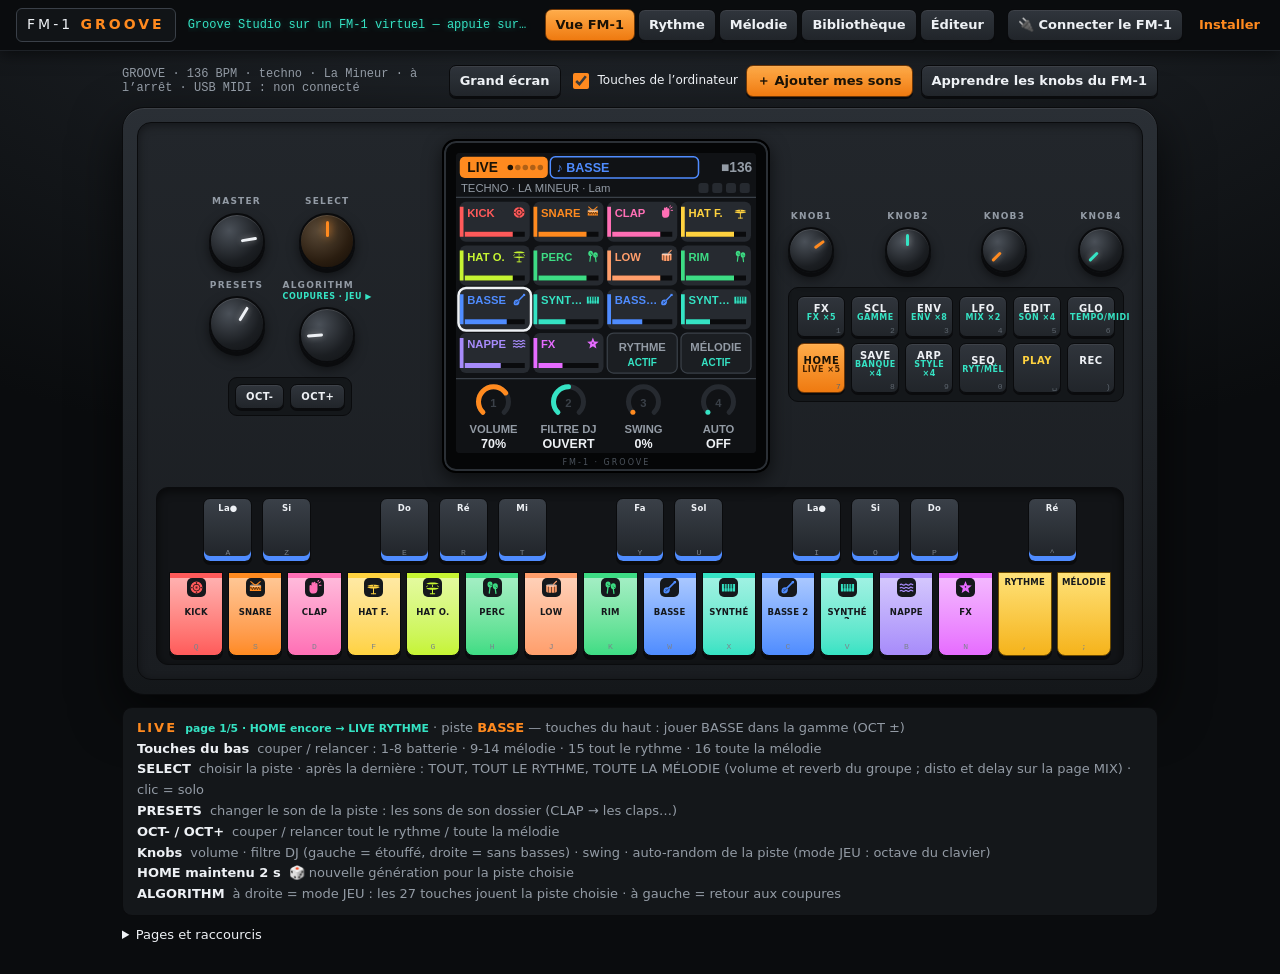
==== commit 8fbe40f4: "Groove : 8 batteries + 6 pistes mélodiques, FX LIVE, mode JEU, compilation GitHub" ====
--- a/web/studio/index.html
+++ b/web/studio/index.html
@@ -106,8 +106,18 @@
     <button id="del">Suppr.</button>
     <label>Nom<input id="rname" type="text" maxlength="24"></label>
     <label>Auto‑random<select id="auto"><option value="0">Off</option><option value="4">4 mesures</option><option value="8">8 mesures</option><option value="16">16 mesures</option><option value="32">32 mesures</option><option value="64">64 mesures</option><option value="128">128 mesures</option></select></label>
+    <label title="D’où viennent « Rythme random » et l’auto-random : générés comme avant, ou piochés dans ta base de rythmes (MIDI importés)">Random pioche dans<select id="rsrc"><option value="gen">Génération</option><option value="db">Base de rythmes</option><option value="mix">Les deux</option></select></label>
   </div>
   <div id="bank"></div>
+  <div class="bar" id="rdb">
+    <b>BASE DE RYTHMES</b>
+    <label>Genre<select id="rdbg"></select></label>
+    <button id="rdbi" class="hot">📥 Importer MIDI / ZIP</button><input id="rdbf" type="file" accept=".mid,.midi,.zip" multiple hidden>
+    <button id="rdba">➕ Ajouter ce rythme</button>
+    <button id="rdbx">📤 Exporter ce rythme (.mid)</button>
+    <button id="rdbxa">📤 Exporter la base (.mid)</button>
+  </div>
+  <div id="rdbl"></div>
   <div class="scroll"><div id="drums" class="grid"></div></div>
   <div id="dfx" class="bar"></div>
   <div class="bar">
@@ -179,6 +189,8 @@
 <script src="midi.js"></script>
 <script src="lib.js"></script>
 <script src="app.js"></script>
+<script src="rdbpack.js"></script>
+<script src="rdb.js"></script>
 <script src="scenes.js"></script>
 <script src="fm1.js"></script>
 <script>if('serviceWorker' in navigator&&location.protocol==='https:')navigator.serviceWorker.register('sw.js').catch(()=>{});</script>
--- a/web/studio/styles.css
+++ b/web/studio/styles.css
@@ -111,3 +111,13 @@
 #rev,#drev{touch-action:none;user-select:none;-webkit-user-select:none}
 #rev.on,#drev.on{background:var(--c);border-color:var(--c);color:#111;box-shadow:0 0 14px rgba(53,227,196,.7)}
 #bw.on{background:var(--y);border-color:var(--y);color:#111}
+/* Base de rythmes (MIDI importés) : notes fantômes de la matrice, liste des motifs */
+.rw i.n.gh{opacity:.45}
+#rdb{margin-top:6px;align-items:center}
+#rdb b{font-size:12px;letter-spacing:.12em;color:var(--y)}
+#rdbl{max-height:132px;overflow:auto;margin:6px 0 2px;padding-right:4px}
+#rdbl .mchip{display:inline-flex;margin:0 6px 6px 0}
+#rdbl .chip{margin:0;border-radius:20px 0 0 20px}
+#rdbl .chip.x{border-radius:0 20px 20px 0;border-left:0;padding:0 8px;opacity:.6}
+#rdbl .chip small{opacity:.6;margin-left:4px}
+#rdbl .mchip.pk .chip{border-radius:20px;border-style:dotted}
